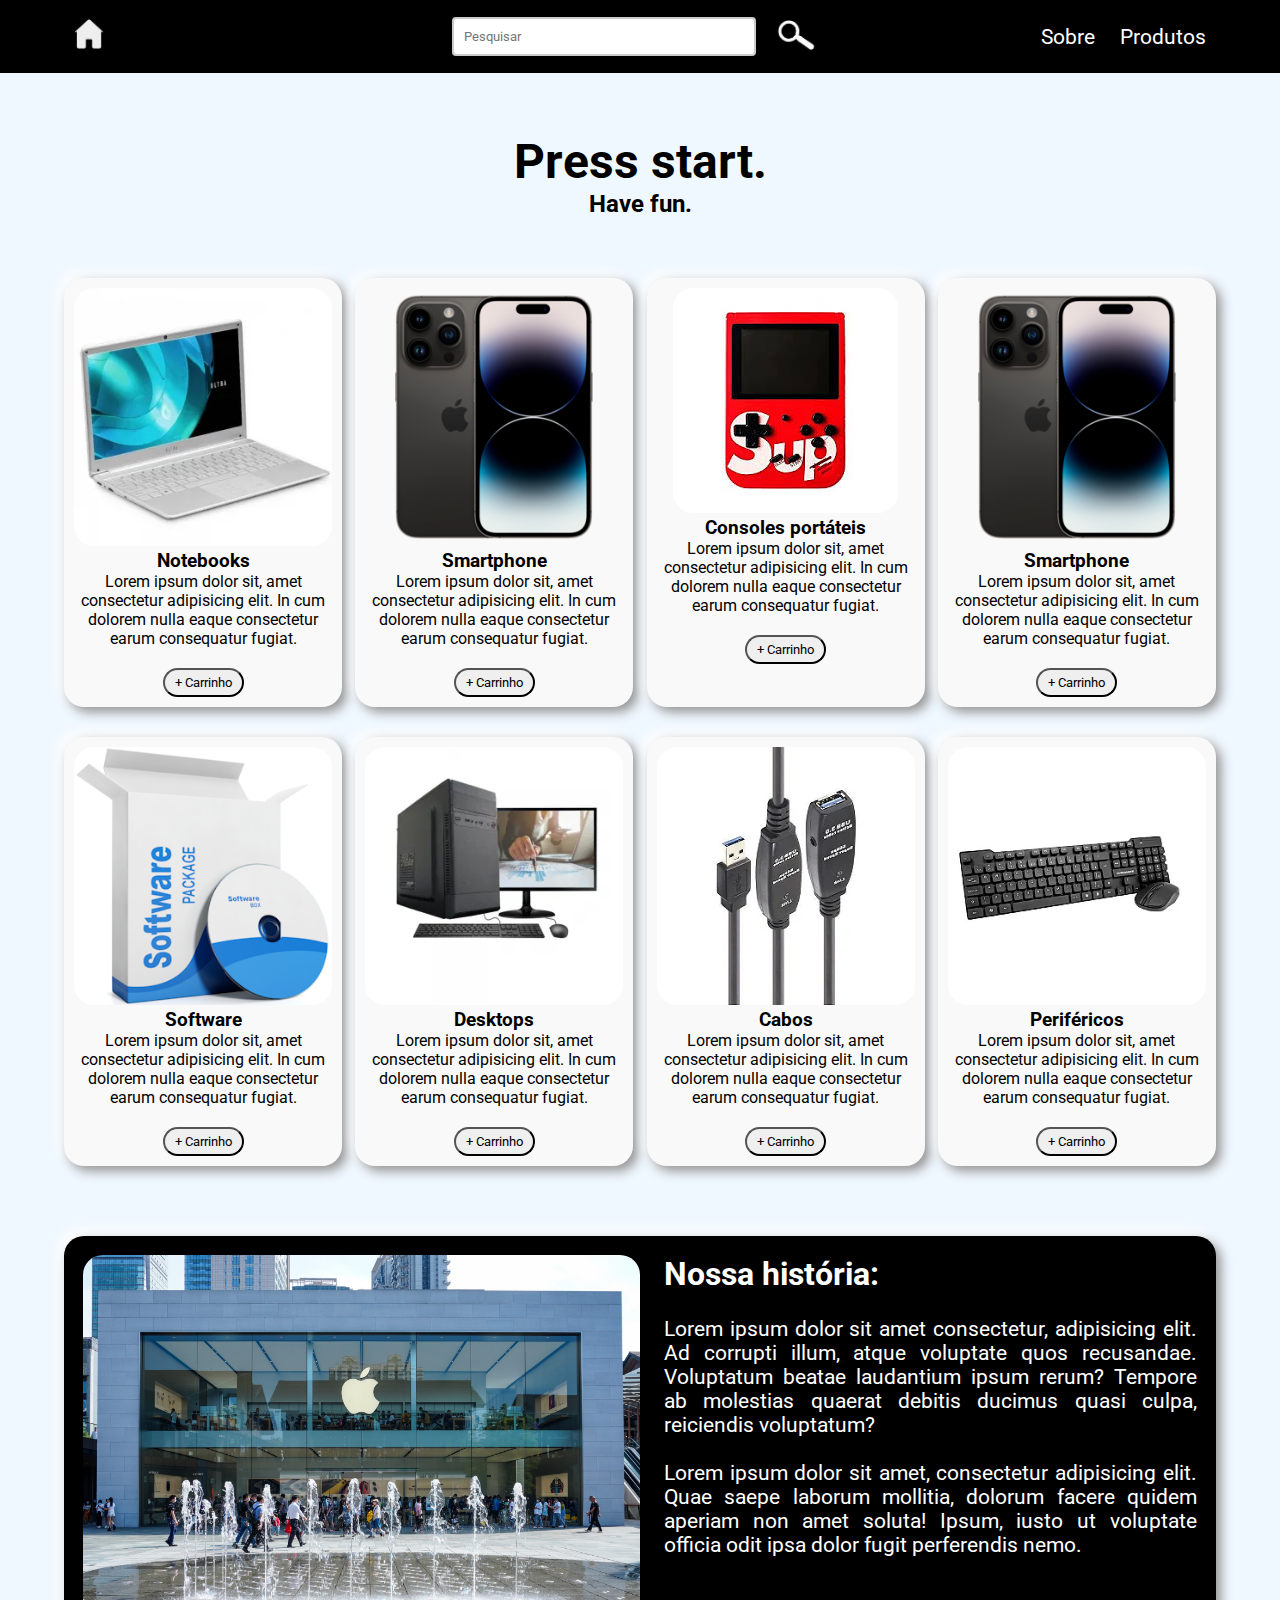
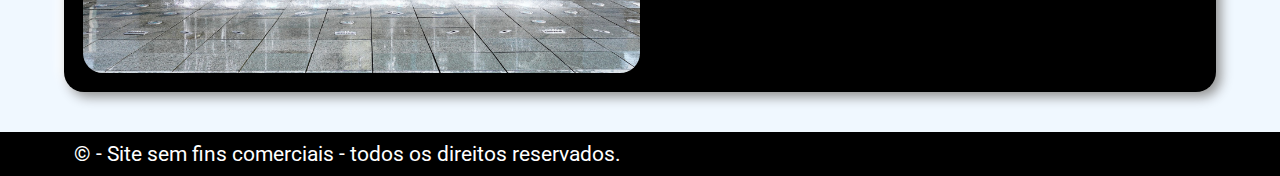
==== Projeto BS/index.html @ c48eeaa6 "Adicionando itens do exercício" ====
<!DOCTYPE html>
<html lang="pt-br">
<head>
    <meta charset="UTF-8">
    <meta name="viewport" content="width=device-width, initial-scale=1.0">
    <title>Loja Eletro</title>
    <link rel="stylesheet" href="main.css">
    <link rel="preconnect" href="https://fonts.googleapis.com">
    <link rel="preconnect" href="https://fonts.gstatic.com" crossorigin>
    <link href="https://fonts.googleapis.com/css2?family=Roboto&display=swap" rel="stylesheet">
</head>
<body>
    <header>
        <div class="header-container">
            <div>
                <a href="#">
                    <img src="image/logo-white.png" alt="Logo da loja">
                </a>
            </div>
            <div class="pesquisa">
                <input type="text" placeholder="Pesquisar">
                <button type="submit">
                    <img src="image/pesquisa.png" alt="Pesquisa">
                </button>
            </div>
            <div class="links">
                <img src="image/Menu-white.png" alt="Menu">
                <a href="#sobre" id="link-sobre">Sobre</a>
                <a href="#produtos">Produtos</a>
            </div>
        </div>
    </header>
    
    <div id="titulo">
        <h1>Press start.</h1>
        <h2>Have fun.</h2>
    </div>
    
    <section>
        <div class="produtos" id="produtos">
            <div class="card-produto">
                <ul>
                    <li>
                        <div>
                            <img src="image/notebook.jpg" alt="Notebooks">
                            <h3>Notebooks</h3>
                            <p>Lorem ipsum dolor sit, amet consectetur adipisicing elit. In cum dolorem nulla eaque consectetur earum consequatur fugiat.</p>
                        </div>
                        <div id="botoes">
                            <button type="button">+ Carrinho</button>
                        </div>
                    </li>
                    <li>
                        <div>
                            <img src="image/smartphone.jpg" alt="smartphone">
                            <h3>Smartphone</h3>
                            <p>Lorem ipsum dolor sit, amet consectetur adipisicing elit. In cum dolorem nulla eaque consectetur earum consequatur fugiat.</p>
                        </div>
                        <div id="botoes">
                            <button type="button">+ Carrinho</button>
                        </div>
                    </li>
                    <li>
                        <div>
                            <img src="image/game.jfif" alt="console portátil">
                            <h3>Consoles portáteis</h3>
                            <p>Lorem ipsum dolor sit, amet consectetur adipisicing elit. In cum dolorem nulla eaque consectetur earum consequatur fugiat.</p>
                        </div>
                        <div id="botoes">
                            <button type="button">+ Carrinho</button>
                        </div>
                    </li>
                    <li>
                        <div>
                            <img src="image/smartphone.jpg" alt="smartphone">
                            <h3>Smartphone  </h3>
                            <p>Lorem ipsum dolor sit, amet consectetur adipisicing elit. In cum dolorem nulla eaque consectetur earum consequatur fugiat.</p>
                        </div>
                        <div id="botoes">
                            <button type="button">+ Carrinho</button>
                        </div>
                    </li>
                    <li>
                        <div>
                            <img src="image/software.png" alt="Softwares">
                            <h3>Software</h3>
                            <p>Lorem ipsum dolor sit, amet consectetur adipisicing elit. In cum dolorem nulla eaque consectetur earum consequatur fugiat.</p>
                        </div>
                        <div id="botoes">
                            <button type="button">+ Carrinho</button>
                        </div>
                    </li>
                    <li>
                        <div>
                            <img src="image/pc.webp" alt="Desktops">
                            <h3>Desktops</h3>
                            <p>Lorem ipsum dolor sit, amet consectetur adipisicing elit. In cum dolorem nulla eaque consectetur earum consequatur fugiat.</p>
                        </div>
                        <div id="botoes">
                            <button type="button">+ Carrinho</button>
                        </div>
                    </li>
                    <li>
                        <div>
                            <img src="image/cabos.webp" alt="Cabos e acessórios">
                            <h3>Cabos</h3>
                            <p>Lorem ipsum dolor sit, amet consectetur adipisicing elit. In cum dolorem nulla eaque consectetur earum consequatur fugiat.</p>
                        </div>
                        <div id="botoes">
                            <button type="button">+ Carrinho</button>
                        </div>
                    </li>
                    <li>
                        <div>
                            <img src="image/perifericos.webp" alt="Periféricos">
                            <h3>Periféricos</h3>
                            <p>Lorem ipsum dolor sit, amet consectetur adipisicing elit. In cum dolorem nulla eaque consectetur earum consequatur fugiat.</p>
                        </div>
                        <div id="botoes">
                            <button type="button">+ Carrinho</button>
                        </div>
                    </li>
                </ul>
            </div>
        </div>
    </section>

    <section id="container-sobre">
        <div id="sobre">
            <img src="image/loja-fachada.jpeg" alt="Fachada da loja">
            <div>
                <h1>Nossa história:</h1>
                <p><br>Lorem ipsum dolor sit amet consectetur, adipisicing elit. Ad corrupti illum, atque voluptate quos recusandae. Voluptatum beatae laudantium ipsum rerum? Tempore ab molestias quaerat debitis ducimus quasi culpa, reiciendis voluptatum?</p>
                <p><br>Lorem ipsum dolor sit amet, consectetur adipisicing elit. Quae saepe laborum mollitia, dolorum facere quidem aperiam non amet soluta! Ipsum, iusto ut voluptate officia odit ipsa dolor fugit perferendis nemo.</p>
            </div>
        </div>
    </section>

    <footer>
        <div class="header-container">
            &copy; - Site sem fins comerciais - todos os direitos reservados.
        </div>
    </footer>
</body>
</html>
---- Projeto BS/main.css ----
* {
    margin: 0;
    padding: 0;
    box-sizing: border-box;
    font-family: 'Roboto', sans-serif;
}

body {
    background-color: aliceblue;
}

    header, footer {
    background-color: black;
    color: white;
}

.header-container {
    max-width: 90%;
    margin: 0 auto;
    padding: 10px;
    display: flex;
    justify-content: space-between;
    align-items: center;
    font-size: 1.3em;
}

.links {
    text-align: right;
}

.links img {
    display: none;
}

.header-container div {
    width: 33.3%;
}

.header-container img {
    height: 30px;
}

.pesquisa {
    display: flex;
    text-align: center;
    align-items: center;
    justify-content: space-between;
}

input {
    padding: 10px;
    width: 100%;
    border: 2px solid #ccc;
    border-radius: 4px;
    outline: none;
}

header button {
    padding: 10px;
    width: 20%;
    background-color: black;
    border: none;
    margin-left: 8px;
    cursor: pointer;
}

header button:hover {
    background-color: rgb(107, 106, 106);
}

.header-container div a {
    text-decoration: none;
    color: white;
}

#link-sobre {
    margin-right: 20px;
}

section {
    max-width: 90%;
    margin: 40px auto;
}

#titulo {
    text-align: center;
    margin: 60px 0;
    font-size: 1.5em;
    font-weight: bold;
}

#titulo h2 {
    font-size: 1em;
}

.card-produto {
    text-align: center;
}

.card-produto ul {
    max-width: 100%;
    list-style: none;
    display: flex;
    flex-wrap: wrap;
    justify-content: space-between;
}

.card-produto li {
    width: calc(25% - 10px);
    margin-bottom: 30px;
    background-color: #faf9f9;
    border-radius: 20px;
    box-shadow:  5px 5px 12px #929292, -5px -5px 12px #ffffff;
}

.card-produto img {
    height: auto;
    max-width: 100%;
    border-radius: 20px;
}

.card-produto div {
    padding: 10px;
}

#botoes {
    text-align: center;
}

button {
    padding: 5px 10px;
    border-radius: 20px;
    cursor: pointer;
}
    
#container-sobre {
    background-color: black;
    padding: 1.5%;
    color: white;
    border-radius: 20px;
    box-shadow:  5px 5px 12px #929292,-5px -5px 12px #ffffff;
}

#sobre {
    display: flex;
}

#sobre img {
    max-width: 50%;
    margin-right: 24px;
    border-radius: 20px;
}

#sobre p {  
    font-size: 1.3em;
    text-align: justify;
}

@media screen and (max-width: 640px)  {
    .header-container {
        max-width: 90%;
    }

    section {
        max-width: 90%;
    }

    .card-produto {
        text-align: center;
    }

    .card-produto ul {
        display: block;
        justify-content: center;
        width: 100%;
    }

    .card-produto li {
        width: 100%;
    }

    .card-produto p {
        margin-top: 10px;
        text-align: justify;
    }

    #sobre {
        display: block;
    }

    #sobre img {
        max-width: 100%;
        margin: none;
        border-radius: 20px;
    }

    .header-container button {
        display: none;
    }

    .links a {
        display: block;
    }

}

@media screen and (min-width:641px) and (max-width:870px)  {

    .header-container {
        max-width: 90%;
    }

    section {
        max-width: 90%;
    }

    .card-produto {
        text-align: center;
    }

    .card-produto li {
        width: calc(50% - 10px);
    }

    .card-produto p {
        margin-top: 10px;
        text-align: justify;
    }

    #sobre {
        display: block;
    }

    #sobre img {
        max-width: 100%;
        margin-bottom: 20px;
    }

    .header-container button {
        display: none;
    }

    .links a {
        display: block;
    }

}
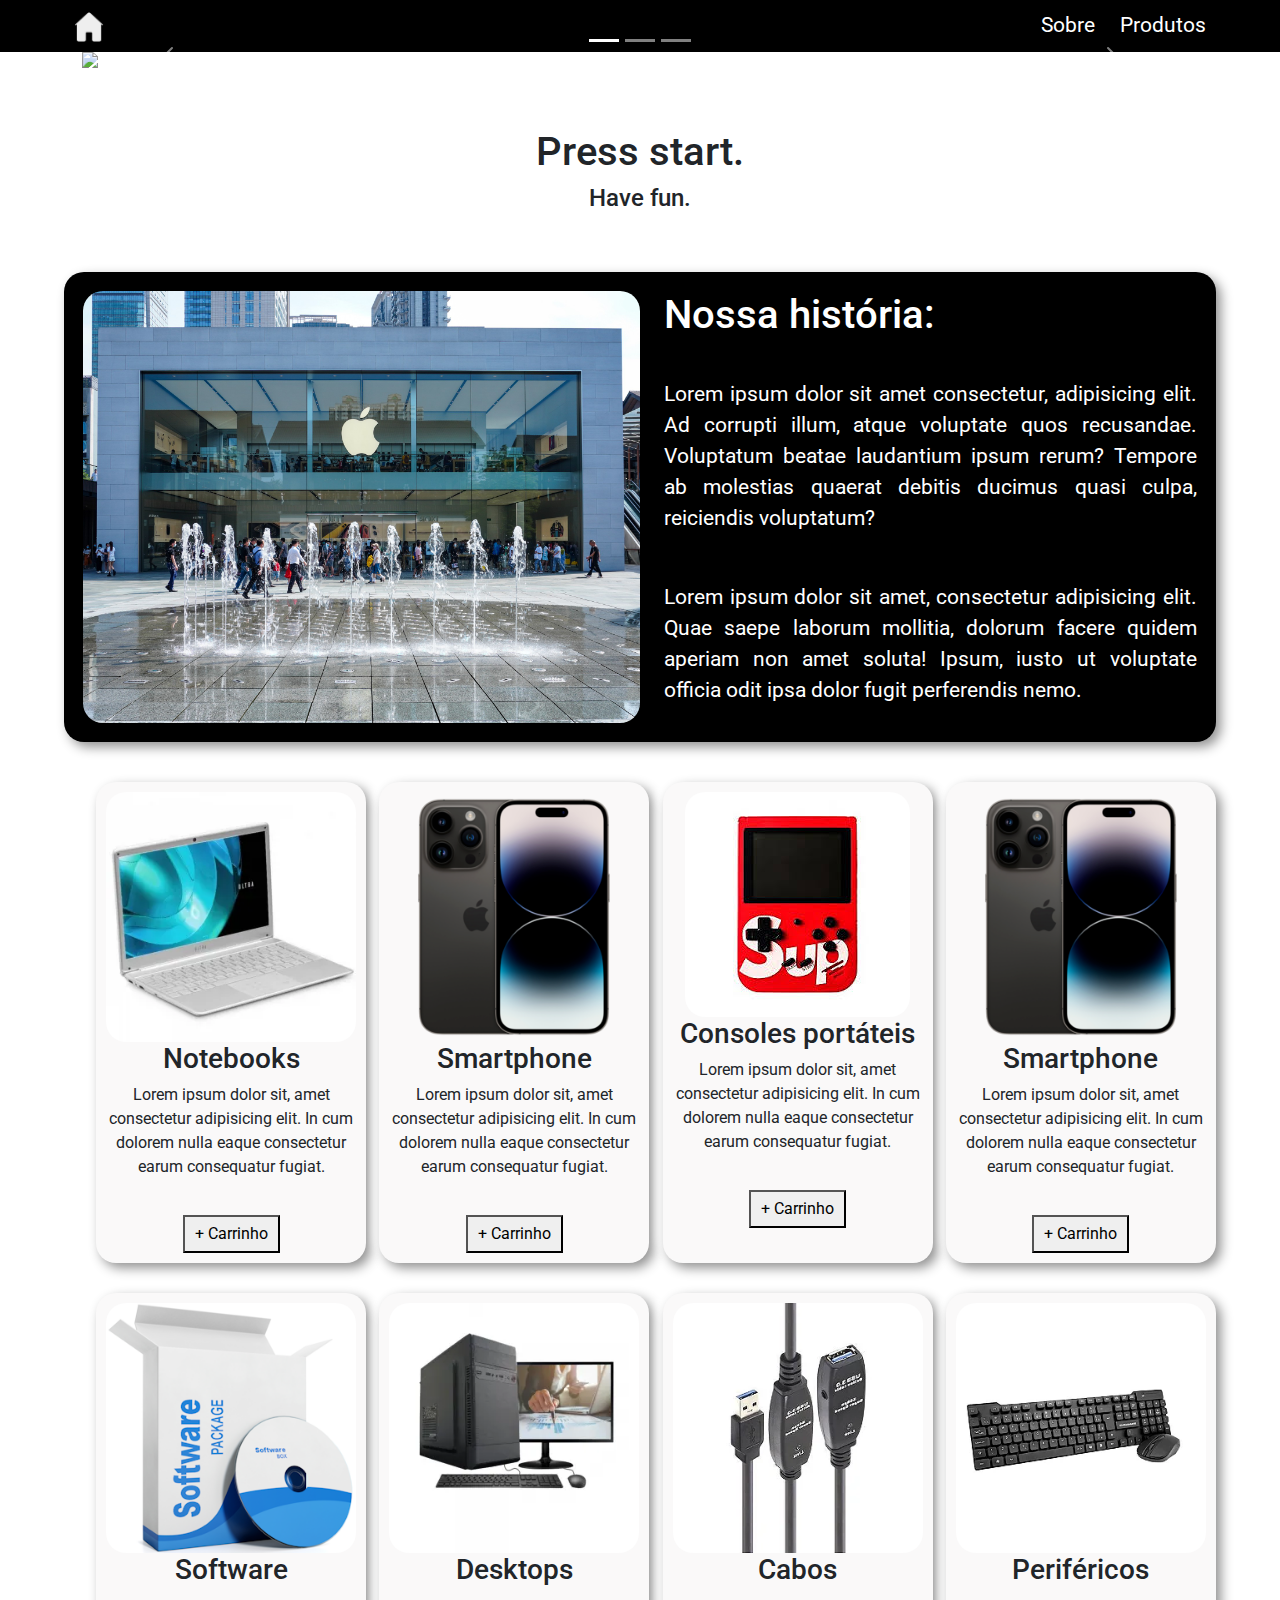
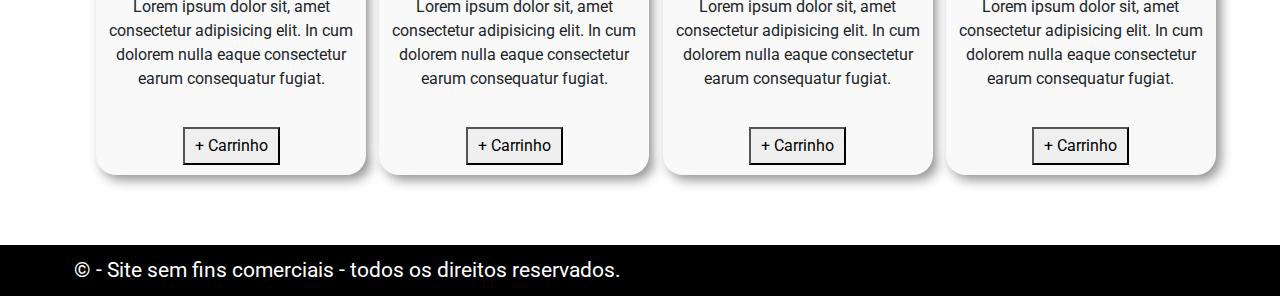
==== commit 56d00296: "adicionando pasta do site pessoal" ====
--- a/Projeto BS/index.html
+++ b/Projeto BS/index.html
@@ -8,6 +8,7 @@
     <link rel="preconnect" href="https://fonts.googleapis.com">
     <link rel="preconnect" href="https://fonts.gstatic.com" crossorigin>
     <link href="https://fonts.googleapis.com/css2?family=Roboto&display=swap" rel="stylesheet">
+    <link rel="stylesheet" href="lib/bootstrap.min.css">
 </head>
 <body>
     <header>
@@ -17,12 +18,6 @@
                     <img src="image/logo-white.png" alt="Logo da loja">
                 </a>
             </div>
-            <div class="pesquisa">
-                <input type="text" placeholder="Pesquisar">
-                <button type="submit">
-                    <img src="image/pesquisa.png" alt="Pesquisa">
-                </button>
-            </div>
             <div class="links">
                 <img src="image/Menu-white.png" alt="Menu">
                 <a href="#sobre" id="link-sobre">Sobre</a>
@@ -30,12 +25,65 @@
             </div>
         </div>
     </header>
+
+    <div class="container">
+        <div id="carousel-exemplo" class="carousel carousel-fade slide" data-bs-ride="carousel">
+            <div class="carousel-inner">
+                <div data-bs-interval="3000" class="carousel-item active">
+                    <img class="d-block w-100" src="https://cdn.pixabay.com/photo/2018/06/22/08/24/emotions-3490223_1280.jpg">
+                    <div class="carousel-caption">
+                        <h2>
+                            Pescaria clandestina
+                        </h2>
+                    </div>
+                </div>
+                <div data-bs-interval="3000" class="carousel-item">
+                    <img class="d-block w-100" src="https://cdn.pixabay.com/photo/2017/06/06/23/57/birds-2378923_1280.jpg">
+                    <div class="carousel-caption">
+                        <h2>
+                            Pomba da paz
+                        </h2>
+                    </div>
+                </div>
+                <div data-bs-interval="3000" class="carousel-item">
+                    <img class="d-block w-100" src="https://cdn.pixabay.com/photo/2024/04/18/19/14/monkey-8704855_1280.jpg">
+                    <div class="carousel-caption">
+                        <h2>
+                            Mico leão cinza
+                        </h2>
+                    </div>
+                </div>
+            </div>
+            <button data-bs-target="#carousel-exemplo" data-bs-slide="prev" class="carousel-control-prev" type="button">
+                <span class="carousel-control-prev-icon"></span>
+            </button>
+            <button data-bs-target="#carousel-exemplo" data-bs-slide="next" class="carousel-control-next" type="button">
+                <span class="carousel-control-next-icon"></span>
+            </button>
+            <div class="carousel-indicators">
+                <button data-bs-target="#carousel-exemplo" data-bs-slide-to="0" class="active" type="button"></button>
+                <button data-bs-target="#carousel-exemplo" data-bs-slide-to="1" type="button"></button>
+                <button data-bs-target="#carousel-exemplo" data-bs-slide-to="2" type="button"></button>
+            </div>
+        </div>
+    </div>
     
     <div id="titulo">
         <h1>Press start.</h1>
         <h2>Have fun.</h2>
     </div>
     
+    <section id="container-sobre">
+        <div id="sobre">
+            <img src="image/loja-fachada.jpeg" alt="Fachada da loja">
+            <div>
+                <h1>Nossa história:</h1>
+                <p><br>Lorem ipsum dolor sit amet consectetur, adipisicing elit. Ad corrupti illum, atque voluptate quos recusandae. Voluptatum beatae laudantium ipsum rerum? Tempore ab molestias quaerat debitis ducimus quasi culpa, reiciendis voluptatum?</p>
+                <p><br>Lorem ipsum dolor sit amet, consectetur adipisicing elit. Quae saepe laborum mollitia, dolorum facere quidem aperiam non amet soluta! Ipsum, iusto ut voluptate officia odit ipsa dolor fugit perferendis nemo.</p>
+            </div>
+        </div>
+    </section>
+
     <section>
         <div class="produtos" id="produtos">
             <div class="card-produto">
@@ -125,21 +173,14 @@
         </div>
     </section>
 
-    <section id="container-sobre">
-        <div id="sobre">
-            <img src="image/loja-fachada.jpeg" alt="Fachada da loja">
-            <div>
-                <h1>Nossa história:</h1>
-                <p><br>Lorem ipsum dolor sit amet consectetur, adipisicing elit. Ad corrupti illum, atque voluptate quos recusandae. Voluptatum beatae laudantium ipsum rerum? Tempore ab molestias quaerat debitis ducimus quasi culpa, reiciendis voluptatum?</p>
-                <p><br>Lorem ipsum dolor sit amet, consectetur adipisicing elit. Quae saepe laborum mollitia, dolorum facere quidem aperiam non amet soluta! Ipsum, iusto ut voluptate officia odit ipsa dolor fugit perferendis nemo.</p>
-            </div>
-        </div>
-    </section>
 
     <footer>
         <div class="header-container">
             &copy; - Site sem fins comerciais - todos os direitos reservados.
         </div>
     </footer>
+
+
+    <script src="lib/bootstrap.bundle.min.js"></script>
 </body>
 </html>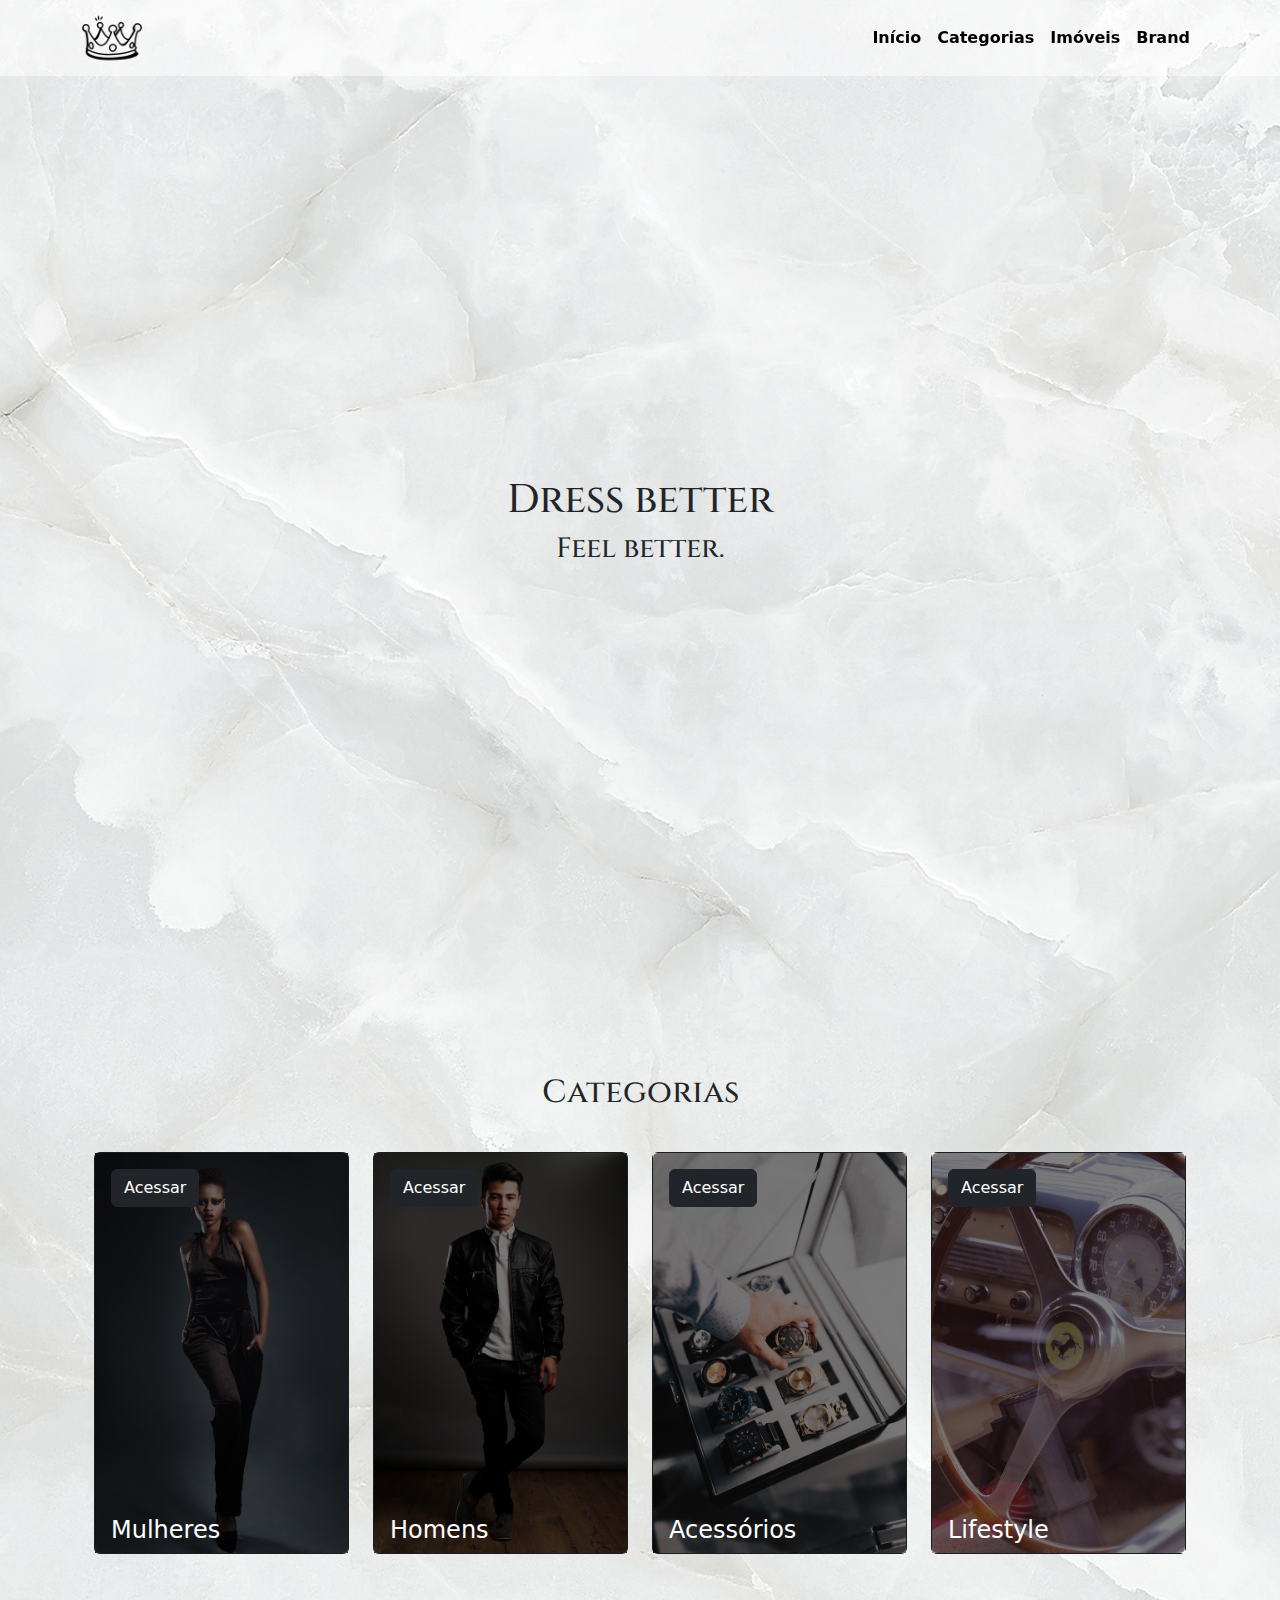
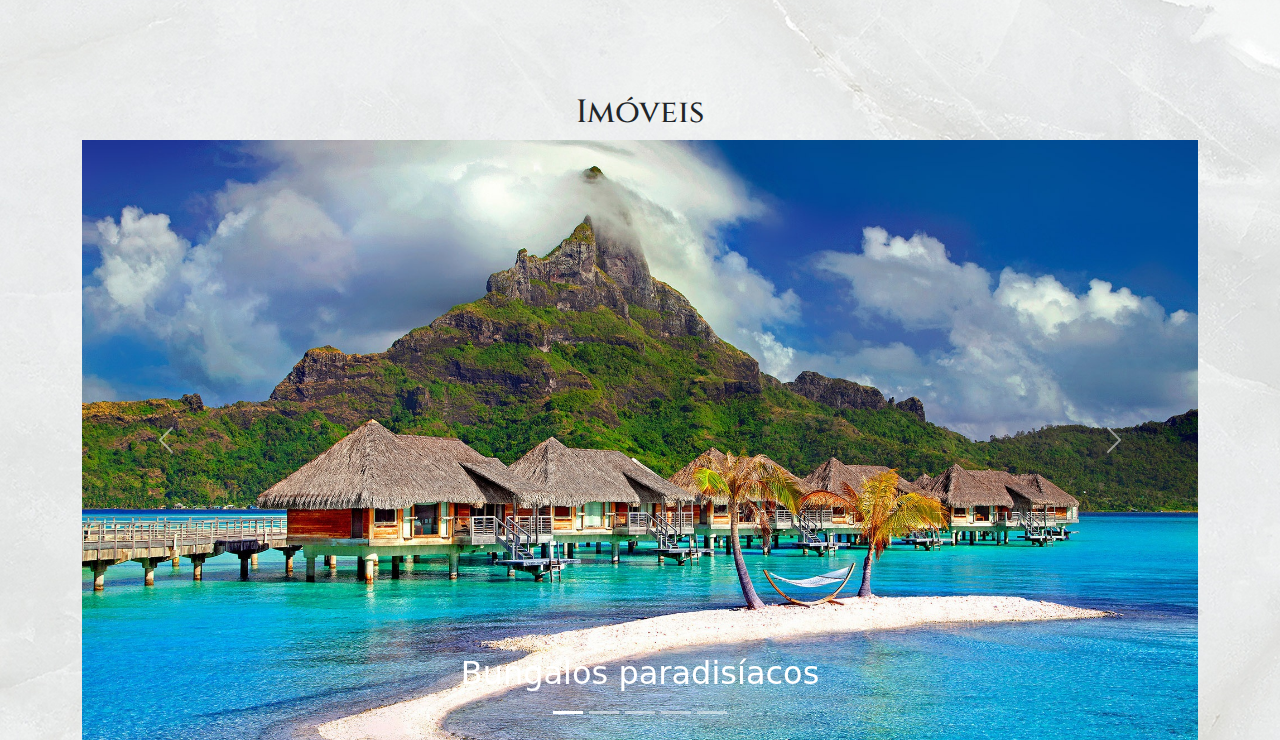
==== commit c9eede7e: "ajustes do projeto e mudança de diretriz" ====
--- a/Projeto BS/index.html
+++ b/Projeto BS/index.html
@@ -1,185 +1,165 @@
 <!DOCTYPE html>
-<html lang="pt-br">
+<html lang="pt-BR">
 <head>
     <meta charset="UTF-8">
+    <meta http-equiv="X-UA-Compatible" content="ie=edge">
     <meta name="viewport" content="width=device-width, initial-scale=1.0">
-    <title>Loja Eletro</title>
+    <link rel="stylesheet" href="lib/bootstrap.min.css">
     <link rel="stylesheet" href="main.css">
     <link rel="preconnect" href="https://fonts.googleapis.com">
     <link rel="preconnect" href="https://fonts.gstatic.com" crossorigin>
-    <link href="https://fonts.googleapis.com/css2?family=Roboto&display=swap" rel="stylesheet">
-    <link rel="stylesheet" href="lib/bootstrap.min.css">
+    <link href="https://fonts.googleapis.com/css2?family=Cinzel:wght@400..900&family=Luxurious+Roman&display=swap" rel="stylesheet">
+    <title>Luxo - Style</title>
 </head>
+
+
 <body>
     <header>
-        <div class="header-container">
-            <div>
-                <a href="#">
-                    <img src="image/logo-white.png" alt="Logo da loja">
-                </a>
-            </div>
-            <div class="links">
-                <img src="image/Menu-white.png" alt="Menu">
-                <a href="#sobre" id="link-sobre">Sobre</a>
-                <a href="#produtos">Produtos</a>
+        <div class="navbar navbar-expand-lg">    
+            <div class="container">
+                <img src="image/coroa.png" alt="Icone Coroa">
+                <button type="button" class="navbar-toggler" data-bs-toggle="collapse" data-bs-target="#menu">
+                    <img src="image/diamante.png" alt="Menu">
+                </button>
+                <nav class="collapse navbar-collapse justify-content-end" id="menu">
+                    <ul class="nav navbar-nav">
+                        <li class="nav-item ">
+                            <a href="#titulo" class="nav-link">
+                                Início
+                            </a>
+                        </li>
+                        <li class="nav-item">
+                            <a href="#categorias" class="nav-link">
+                                Categorias
+                            </a>
+                        </li>
+                        <li class="nav-item">
+                            <a href="#imoveis" class="nav-link">
+                                Imóveis
+                            </a>
+                        </li>
+                        <li class="nav-item">
+                            <a href="#brand" class="nav-link">
+                                Brand
+                            </a>
+                        </li>
+                    </ul>
+                </nav>
             </div>
         </div>
     </header>
 
+    <div class="container" id="pagina-inicial">
+        <div id="titulo">
+            <h1>Dress better</h1>
+            <h3>Feel better.</h2>
+        </div>
+
+        <div id="categorias">
+            <h2>Categorias</h1>
+        </div>
+        <div class="row">
+            <div class="col-3">
+                <div class="card text-bg-dark">
+                    <img src="image/woman-luxury.jpg" id="card-img"/>
+                    <div class="card-img-overlay">
+                        <h4 class="card-title">Mulheres</h4>
+                        <a href="#" class="btn btn-dark">Acessar</a>
+                    </div>
+                </div>
+            </div>
+            <div class="col-3">
+                <div class="card text-bg-dark">
+                    <img src="image/man-luxury.jpg" id="card-img">
+                    <div class="card-img-overlay">
+                        <h4 class="card-title">Homens</h4>
+                        <a href="#" class="btn btn-dark">Acessar</a>
+                    </div>
+                </div>
+            </div>
+            <div class="col-3">
+                <div class="card text-bg-dark">
+                    <img src="image/acessories.jpg" id="card-img"/>
+                    <div class="card-img-overlay">
+                        <h4 class="card-title">Acessórios</h4>
+                        <a href="#" class="btn btn-dark">Acessar</a>
+                    </div>
+                </div>
+            </div>
+            <div class="col-3">
+                <div class="card text-bg-dark">
+                    <img src="image/lifestyle.jpg" id="card-img"/>
+                    <div class="card-img-overlay">
+                        <h4 class="card-title">Lifestyle</h4>
+                        <a href="#" class="btn btn-dark">Acessar</a>
+                    </div>
+                </div>
+            </div>
+        </div>
+    </div>
+
     <div class="container">
-        <div id="carousel-exemplo" class="carousel carousel-fade slide" data-bs-ride="carousel">
+        <div id="imoveis">
+            <h2>Imóveis</h1>
+        </div>
+        <div id="carousel-inicio" class="carousel slide" data-bs-ride="carousel">
             <div class="carousel-inner">
                 <div data-bs-interval="3000" class="carousel-item active">
-                    <img class="d-block w-100" src="https://cdn.pixabay.com/photo/2018/06/22/08/24/emotions-3490223_1280.jpg">
+                    <img class="d-block w-100" src="image/travel-bora-bora.jpg">
                     <div class="carousel-caption">
                         <h2>
-                            Pescaria clandestina
+                            Bungalos paradisíacos
                         </h2>
                     </div>
                 </div>
                 <div data-bs-interval="3000" class="carousel-item">
-                    <img class="d-block w-100" src="https://cdn.pixabay.com/photo/2017/06/06/23/57/birds-2378923_1280.jpg">
+                    <img class="d-block w-100" src="image/travel-grece.jpg">
                     <div class="carousel-caption">
                         <h2>
-                            Pomba da paz
+                            Montanhas da Grécia
                         </h2>
                     </div>
                 </div>
                 <div data-bs-interval="3000" class="carousel-item">
-                    <img class="d-block w-100" src="https://cdn.pixabay.com/photo/2024/04/18/19/14/monkey-8704855_1280.jpg">
+                    <img class="d-block w-100" src="image/mobília.jpg">
                     <div class="carousel-caption">
                         <h2>
-                            Mico leão cinza
+                            Vintage
+                        </h2>
+                    </div>
+                </div>
+                <div data-bs-interval="3000" class="carousel-item">
+                    <img class="d-block w-100" src="image/luxury-home.jpg">
+                    <div class="carousel-caption">
+                        <h2>
+                            Casas luxuosas
+                        </h2>
+                    </div>
+                </div>
+                <div data-bs-interval="3000" class="carousel-item">
+                    <img class="d-block w-100" src="image/palace.jpg">
+                    <div class="carousel-caption">
+                        <h2>
+                            Espaços incríveis
                         </h2>
                     </div>
                 </div>
             </div>
-            <button data-bs-target="#carousel-exemplo" data-bs-slide="prev" class="carousel-control-prev" type="button">
+            <button data-bs-target="#carousel-inicio" data-bs-slide="prev" class="carousel-control-prev" type="button">
                 <span class="carousel-control-prev-icon"></span>
             </button>
-            <button data-bs-target="#carousel-exemplo" data-bs-slide="next" class="carousel-control-next" type="button">
+            <button data-bs-target="#carousel-inicio" data-bs-slide="next" class="carousel-control-next" type="button">
                 <span class="carousel-control-next-icon"></span>
             </button>
             <div class="carousel-indicators">
-                <button data-bs-target="#carousel-exemplo" data-bs-slide-to="0" class="active" type="button"></button>
-                <button data-bs-target="#carousel-exemplo" data-bs-slide-to="1" type="button"></button>
-                <button data-bs-target="#carousel-exemplo" data-bs-slide-to="2" type="button"></button>
+                <button data-bs-target="#carousel-inicio" data-bs-slide-to="0" class="active" type="button"></button>
+                <button data-bs-target="#carousel-inicio" data-bs-slide-to="1" type="button"></button>
+                <button data-bs-target="#carousel-inicio" data-bs-slide-to="2" type="button"></button>
+                <button data-bs-target="#carousel-inicio" data-bs-slide-to="3" type="button"></button>
+                <button data-bs-target="#carousel-inicio" data-bs-slide-to="4" type="button"></button>
             </div>
         </div>
     </div>
-    
-    <div id="titulo">
-        <h1>Press start.</h1>
-        <h2>Have fun.</h2>
-    </div>
-    
-    <section id="container-sobre">
-        <div id="sobre">
-            <img src="image/loja-fachada.jpeg" alt="Fachada da loja">
-            <div>
-                <h1>Nossa história:</h1>
-                <p><br>Lorem ipsum dolor sit amet consectetur, adipisicing elit. Ad corrupti illum, atque voluptate quos recusandae. Voluptatum beatae laudantium ipsum rerum? Tempore ab molestias quaerat debitis ducimus quasi culpa, reiciendis voluptatum?</p>
-                <p><br>Lorem ipsum dolor sit amet, consectetur adipisicing elit. Quae saepe laborum mollitia, dolorum facere quidem aperiam non amet soluta! Ipsum, iusto ut voluptate officia odit ipsa dolor fugit perferendis nemo.</p>
-            </div>
-        </div>
-    </section>
-
-    <section>
-        <div class="produtos" id="produtos">
-            <div class="card-produto">
-                <ul>
-                    <li>
-                        <div>
-                            <img src="image/notebook.jpg" alt="Notebooks">
-                            <h3>Notebooks</h3>
-                            <p>Lorem ipsum dolor sit, amet consectetur adipisicing elit. In cum dolorem nulla eaque consectetur earum consequatur fugiat.</p>
-                        </div>
-                        <div id="botoes">
-                            <button type="button">+ Carrinho</button>
-                        </div>
-                    </li>
-                    <li>
-                        <div>
-                            <img src="image/smartphone.jpg" alt="smartphone">
-                            <h3>Smartphone</h3>
-                            <p>Lorem ipsum dolor sit, amet consectetur adipisicing elit. In cum dolorem nulla eaque consectetur earum consequatur fugiat.</p>
-                        </div>
-                        <div id="botoes">
-                            <button type="button">+ Carrinho</button>
-                        </div>
-                    </li>
-                    <li>
-                        <div>
-                            <img src="image/game.jfif" alt="console portátil">
-                            <h3>Consoles portáteis</h3>
-                            <p>Lorem ipsum dolor sit, amet consectetur adipisicing elit. In cum dolorem nulla eaque consectetur earum consequatur fugiat.</p>
-                        </div>
-                        <div id="botoes">
-                            <button type="button">+ Carrinho</button>
-                        </div>
-                    </li>
-                    <li>
-                        <div>
-                            <img src="image/smartphone.jpg" alt="smartphone">
-                            <h3>Smartphone  </h3>
-                            <p>Lorem ipsum dolor sit, amet consectetur adipisicing elit. In cum dolorem nulla eaque consectetur earum consequatur fugiat.</p>
-                        </div>
-                        <div id="botoes">
-                            <button type="button">+ Carrinho</button>
-                        </div>
-                    </li>
-                    <li>
-                        <div>
-                            <img src="image/software.png" alt="Softwares">
-                            <h3>Software</h3>
-                            <p>Lorem ipsum dolor sit, amet consectetur adipisicing elit. In cum dolorem nulla eaque consectetur earum consequatur fugiat.</p>
-                        </div>
-                        <div id="botoes">
-                            <button type="button">+ Carrinho</button>
-                        </div>
-                    </li>
-                    <li>
-                        <div>
-                            <img src="image/pc.webp" alt="Desktops">
-                            <h3>Desktops</h3>
-                            <p>Lorem ipsum dolor sit, amet consectetur adipisicing elit. In cum dolorem nulla eaque consectetur earum consequatur fugiat.</p>
-                        </div>
-                        <div id="botoes">
-                            <button type="button">+ Carrinho</button>
-                        </div>
-                    </li>
-                    <li>
-                        <div>
-                            <img src="image/cabos.webp" alt="Cabos e acessórios">
-                            <h3>Cabos</h3>
-                            <p>Lorem ipsum dolor sit, amet consectetur adipisicing elit. In cum dolorem nulla eaque consectetur earum consequatur fugiat.</p>
-                        </div>
-                        <div id="botoes">
-                            <button type="button">+ Carrinho</button>
-                        </div>
-                    </li>
-                    <li>
-                        <div>
-                            <img src="image/perifericos.webp" alt="Periféricos">
-                            <h3>Periféricos</h3>
-                            <p>Lorem ipsum dolor sit, amet consectetur adipisicing elit. In cum dolorem nulla eaque consectetur earum consequatur fugiat.</p>
-                        </div>
-                        <div id="botoes">
-                            <button type="button">+ Carrinho</button>
-                        </div>
-                    </li>
-                </ul>
-            </div>
-        </div>
-    </section>
-
-
-    <footer>
-        <div class="header-container">
-            &copy; - Site sem fins comerciais - todos os direitos reservados.
-        </div>
-    </footer>
-
 
     <script src="lib/bootstrap.bundle.min.js"></script>
 </body>
--- a/Projeto BS/main.css
+++ b/Projeto BS/main.css
@@ -2,246 +2,91 @@
     margin: 0;
     padding: 0;
     box-sizing: border-box;
-    font-family: 'Roboto', sans-serif;
 }
 
 body {
-    background-color: aliceblue;
+    background-image: url(image/marble-white.jpg);
+    background-size: cover;
+    height: auto;
+    width: 100%;
 }
 
-    header, footer {
-    background-color: black;
-    color: white;
+header {
+    background-color: rgba(255, 255, 255, 0.50);
+    position: sticky;
+    top: 0;
+    left: 0;
+    z-index: 1000;
 }
 
-.header-container {
-    max-width: 90%;
-    margin: 0 auto;
-    padding: 10px;
-    display: flex;
-    justify-content: space-between;
-    align-items: center;
-    font-size: 1.3em;
+header img {
+    height: 60px;
 }
 
-.links {
-    text-align: right;
+header button img {
+    height: 40px;
 }
 
-.links img {
-    display: none;
+header h1 {
+    color: black;
 }
 
-.header-container div {
-    width: 33.3%;
+.nav-link {
+    font-weight: bold;
+    color: black;
 }
 
-.header-container img {
-    height: 30px;
-}
-
-.pesquisa {
-    display: flex;
-    text-align: center;
-    align-items: center;
-    justify-content: space-between;
-}
-
-input {
-    padding: 10px;
-    width: 100%;
-    border: 2px solid #ccc;
-    border-radius: 4px;
-    outline: none;
-}
-
-header button {
-    padding: 10px;
-    width: 20%;
-    background-color: black;
-    border: none;
-    margin-left: 8px;
-    cursor: pointer;
-}
-
-header button:hover {
-    background-color: rgb(107, 106, 106);
-}
-
-.header-container div a {
-    text-decoration: none;
-    color: white;
-}
-
-#link-sobre {
-    margin-right: 20px;
-}
-
-section {
-    max-width: 90%;
-    margin: 40px auto;
-}
 
 #titulo {
     text-align: center;
-    margin: 60px 0;
-    font-size: 1.5em;
-    font-weight: bold;
+    padding: 400px 0;
+    justify-content: center;
+    align-items: center;
+    font-family: "Cinzel", serif;
+    font-optical-sizing: auto;
+    font-weight: 800;
+    font-style: normal;
 }
 
-#titulo h2 {
-    font-size: 1em;
+#categorias, #imoveis {
+    text-align: center;
+    align-items: center;
+    padding-top: 100px;
+    font-family: "Cinzel", serif;
+    font-optical-sizing: auto;
+    font-weight: 800;
+    font-style: normal;
 }
 
-.card-produto {
-    text-align: center;
+.row {
+    margin: 40px 0;
 }
 
-.card-produto ul {
-    max-width: 100%;
-    list-style: none;
-    display: flex;
-    flex-wrap: wrap;
-    justify-content: space-between;
+.card-img-overlay {
+    background-color: rgba(0, 0, 0, 0.5);
 }
 
-.card-produto li {
-    width: calc(25% - 10px);
-    margin-bottom: 30px;
-    background-color: #faf9f9;
-    border-radius: 20px;
-    box-shadow:  5px 5px 12px #929292, -5px -5px 12px #ffffff;
+#card-img {
+    height: 400px;
+    object-fit: cover;
 }
 
-.card-produto img {
-    height: auto;
-    max-width: 100%;
-    border-radius: 20px;
+.card-title{
+    position: absolute;
+    bottom: 0;
+    width: 100%;
+    border-top: none;
 }
 
-.card-produto div {
-    padding: 10px;
+.card-footer {
+    text-align: center;
+    position: absolute;
+    bottom: 0;
+    width: 100%;
+    border-top: none;
 }
 
-#botoes {
-    text-align: center;
+.carousel-item img {
+    height: 600px;
+    object-fit: cover
 }
-
-button {
-    padding: 5px 10px;
-    border-radius: 20px;
-    cursor: pointer;
-}
-    
-#container-sobre {
-    background-color: black;
-    padding: 1.5%;
-    color: white;
-    border-radius: 20px;
-    box-shadow:  5px 5px 12px #929292,-5px -5px 12px #ffffff;
-}
-
-#sobre {
-    display: flex;
-}
-
-#sobre img {
-    max-width: 50%;
-    margin-right: 24px;
-    border-radius: 20px;
-}
-
-#sobre p {  
-    font-size: 1.3em;
-    text-align: justify;
-}
-
-@media screen and (max-width: 640px)  {
-    .header-container {
-        max-width: 90%;
-    }
-
-    section {
-        max-width: 90%;
-    }
-
-    .card-produto {
-        text-align: center;
-    }
-
-    .card-produto ul {
-        display: block;
-        justify-content: center;
-        width: 100%;
-    }
-
-    .card-produto li {
-        width: 100%;
-    }
-
-    .card-produto p {
-        margin-top: 10px;
-        text-align: justify;
-    }
-
-    #sobre {
-        display: block;
-    }
-
-    #sobre img {
-        max-width: 100%;
-        margin: none;
-        border-radius: 20px;
-    }
-
-    .header-container button {
-        display: none;
-    }
-
-    .links a {
-        display: block;
-    }
-
-}
-
-@media screen and (min-width:641px) and (max-width:870px)  {
-
-    .header-container {
-        max-width: 90%;
-    }
-
-    section {
-        max-width: 90%;
-    }
-
-    .card-produto {
-        text-align: center;
-    }
-
-    .card-produto li {
-        width: calc(50% - 10px);
-    }
-
-    .card-produto p {
-        margin-top: 10px;
-        text-align: justify;
-    }
-
-    #sobre {
-        display: block;
-    }
-
-    #sobre img {
-        max-width: 100%;
-        margin-bottom: 20px;
-    }
-
-    .header-container button {
-        display: none;
-    }
-
-    .links a {
-        display: block;
-    }
-
-}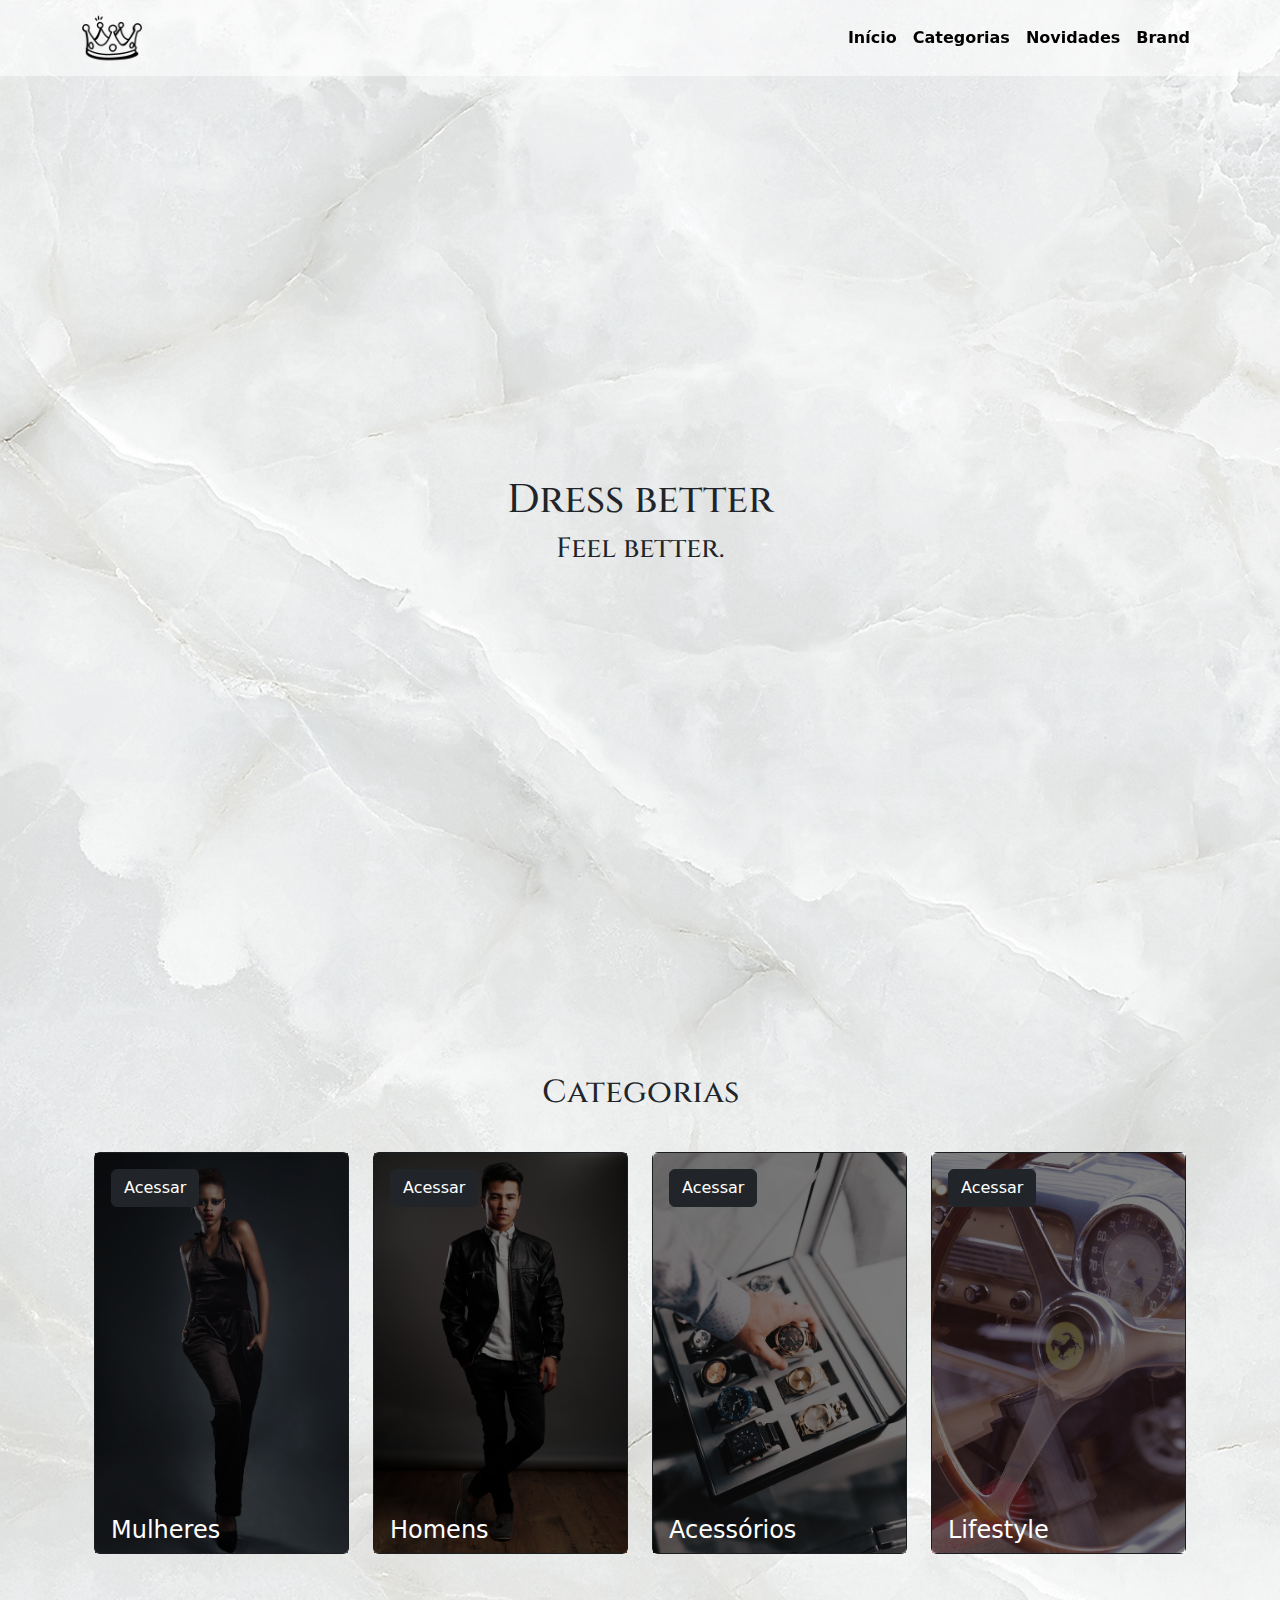
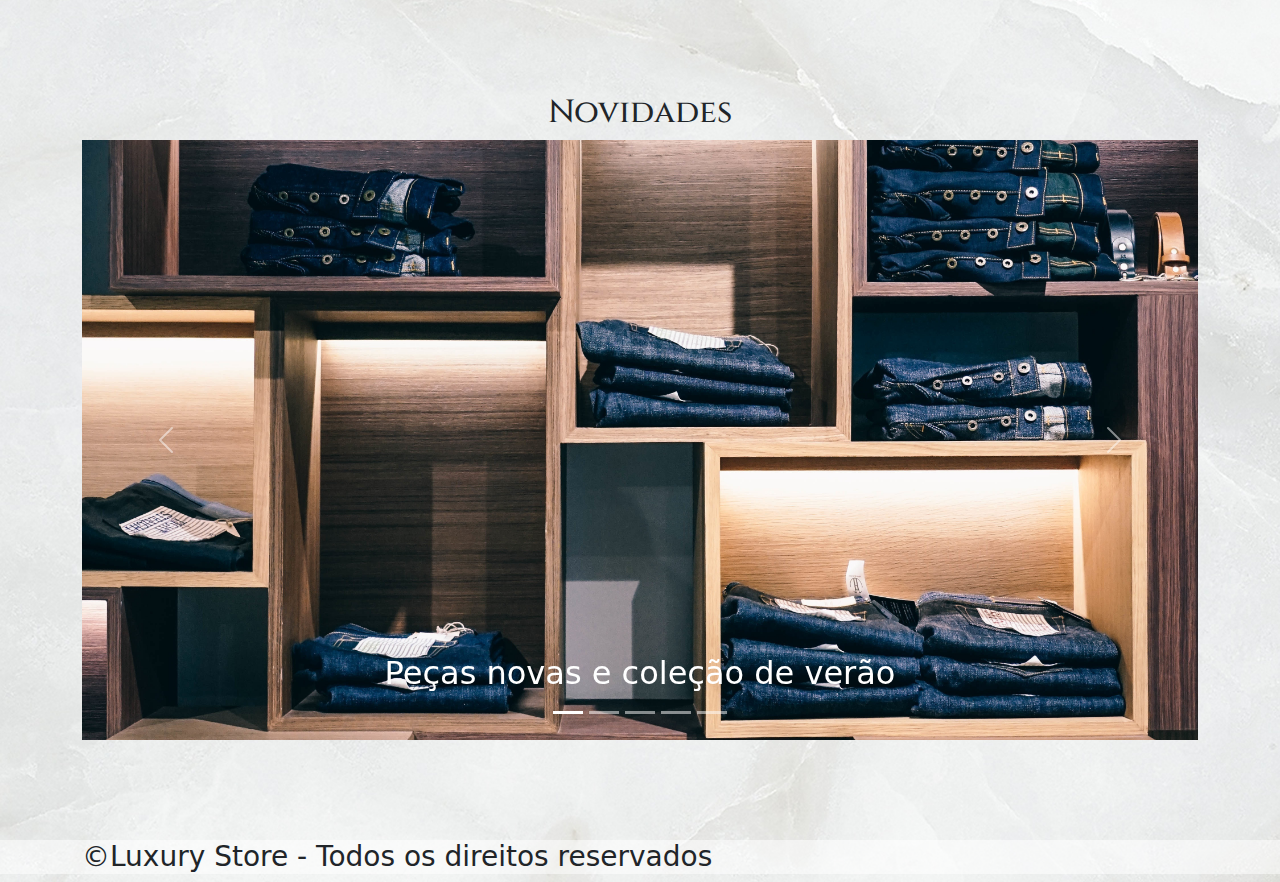
==== commit a3582d2f: "Atualização do foco da página" ====
--- a/Projeto BS/index.html
+++ b/Projeto BS/index.html
@@ -34,8 +34,8 @@
                             </a>
                         </li>
                         <li class="nav-item">
-                            <a href="#imoveis" class="nav-link">
-                                Imóveis
+                            <a href="#novidades" class="nav-link">
+                                Novidades
                             </a>
                         </li>
                         <li class="nav-item">
@@ -99,48 +99,48 @@
     </div>
 
     <div class="container">
-        <div id="imoveis">
-            <h2>Imóveis</h1>
+        <div id="novidades">
+            <h2>Novidades</h1>
         </div>
         <div id="carousel-inicio" class="carousel slide" data-bs-ride="carousel">
             <div class="carousel-inner">
                 <div data-bs-interval="3000" class="carousel-item active">
-                    <img class="d-block w-100" src="image/travel-bora-bora.jpg">
+                    <img class="d-block w-100" src="image/jeans-2597210.jpg">
                     <div class="carousel-caption">
                         <h2>
-                            Bungalos paradisíacos
+                            Peças novas e coleção de verão
                         </h2>
                     </div>
                 </div>
                 <div data-bs-interval="3000" class="carousel-item">
-                    <img class="d-block w-100" src="image/travel-grece.jpg">
+                    <img class="d-block w-100" src="image/store-grece.jpg">
                     <div class="carousel-caption">
                         <h2>
-                            Montanhas da Grécia
+                            Nova loja na Grécia
                         </h2>
                     </div>
                 </div>
                 <div data-bs-interval="3000" class="carousel-item">
-                    <img class="d-block w-100" src="image/mobília.jpg">
+                    <img class="d-block w-100" src="image/Alfaiataria.jpg">
                     <div class="carousel-caption">
                         <h2>
-                            Vintage
+                            Conheça nossa alfaiataria
                         </h2>
                     </div>
                 </div>
                 <div data-bs-interval="3000" class="carousel-item">
-                    <img class="d-block w-100" src="image/luxury-home.jpg">
+                    <img class="d-block w-100" src="image/woman-6466382.jpg">
                     <div class="carousel-caption">
                         <h2>
-                            Casas luxuosas
+                            Modelos
                         </h2>
                     </div>
                 </div>
                 <div data-bs-interval="3000" class="carousel-item">
-                    <img class="d-block w-100" src="image/palace.jpg">
+                    <img class="d-block w-100" src="image/Joias.jpg">
                     <div class="carousel-caption">
                         <h2>
-                            Espaços incríveis
+                            Jóias
                         </h2>
                     </div>
                 </div>
@@ -161,6 +161,12 @@
         </div>
     </div>
 
+    <footer>
+        <div class="container">
+            <h3>&copy;Luxury Store - Todos os direitos reservados</h3>
+        </div>
+    </footer>
+
     <script src="lib/bootstrap.bundle.min.js"></script>
 </body>
 </html>--- a/Projeto BS/main.css
+++ b/Projeto BS/main.css
@@ -48,7 +48,7 @@
     font-style: normal;
 }
 
-#categorias, #imoveis {
+#categorias, #novidades {
     text-align: center;
     align-items: center;
     padding-top: 100px;
@@ -56,6 +56,10 @@
     font-optical-sizing: auto;
     font-weight: 800;
     font-style: normal;
+}
+
+#Ofertas {
+    margin-bottom: 20px;
 }
 
 .row {
@@ -90,3 +94,9 @@
     height: 600px;
     object-fit: cover
 }
+
+footer {
+    margin-top: 100px;
+    background-color: rgba(255, 255, 255, 0.50);
+    font-size: 10px;
+}
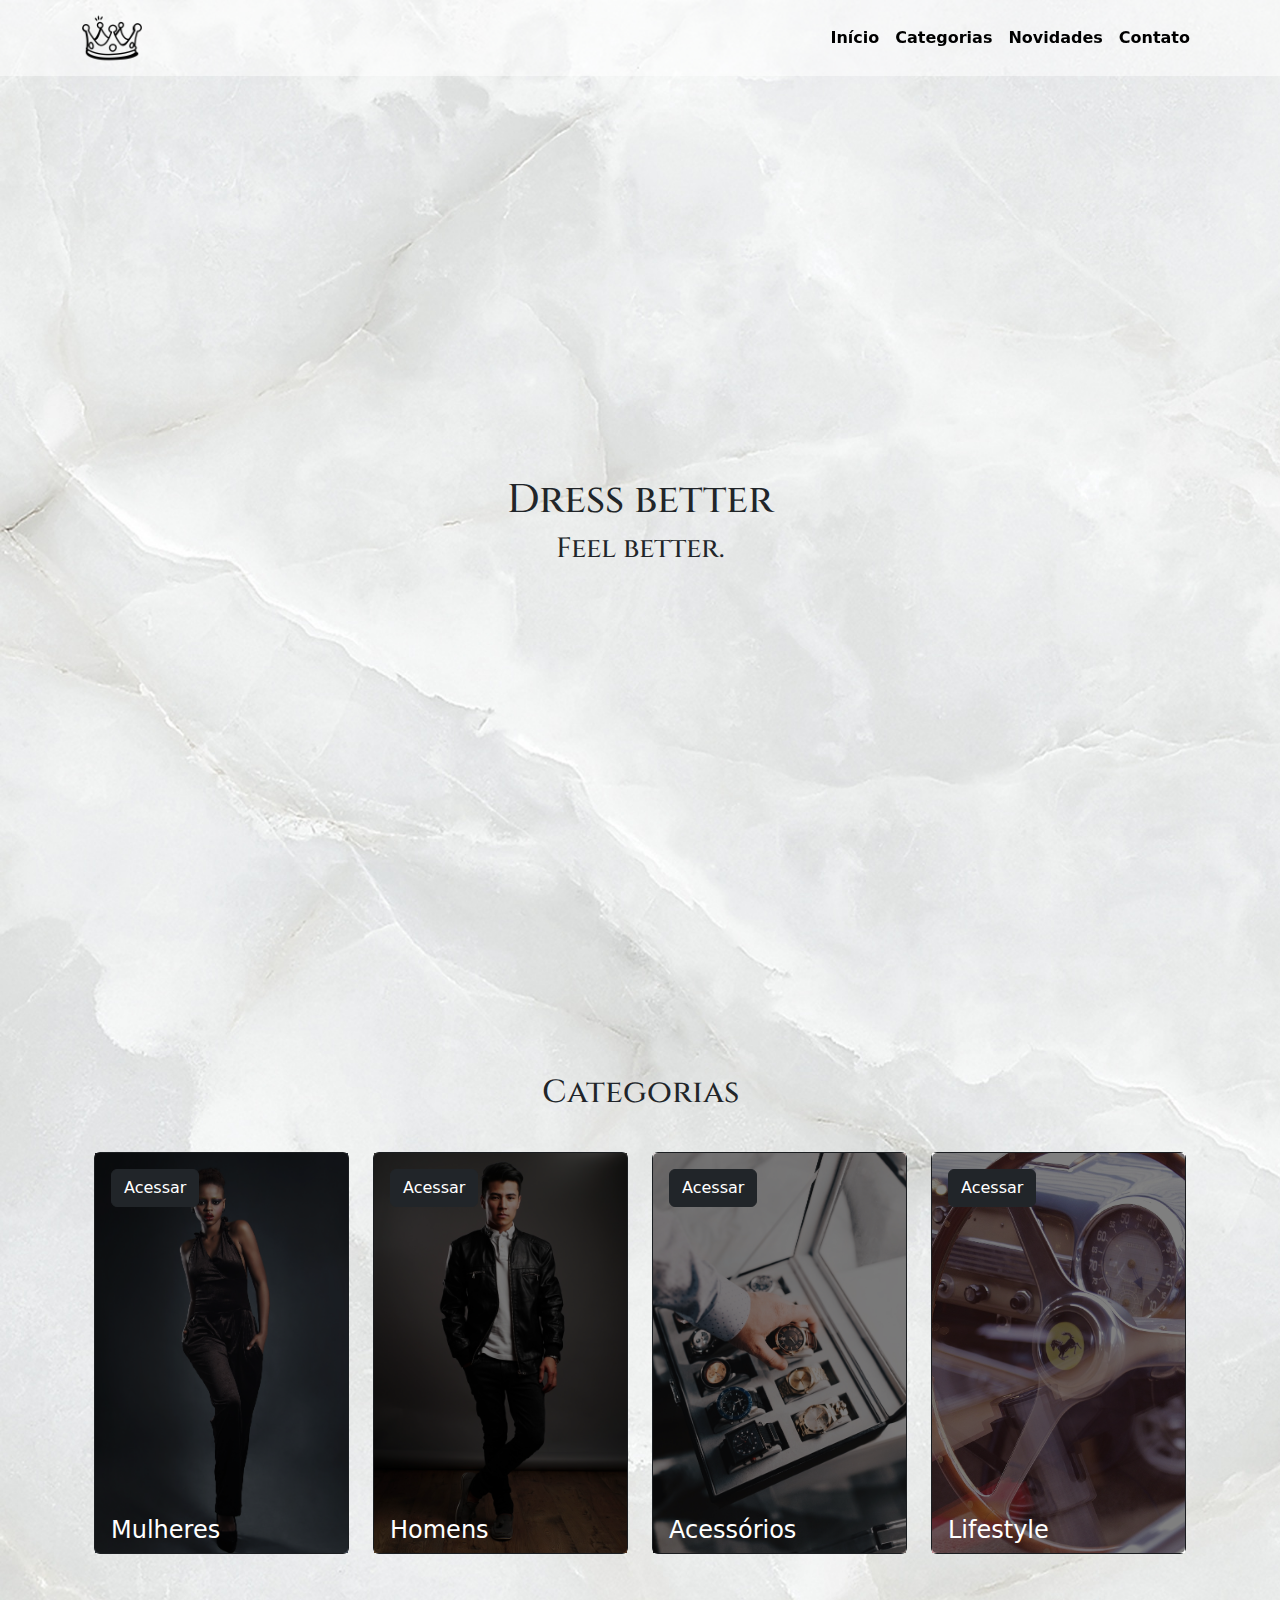
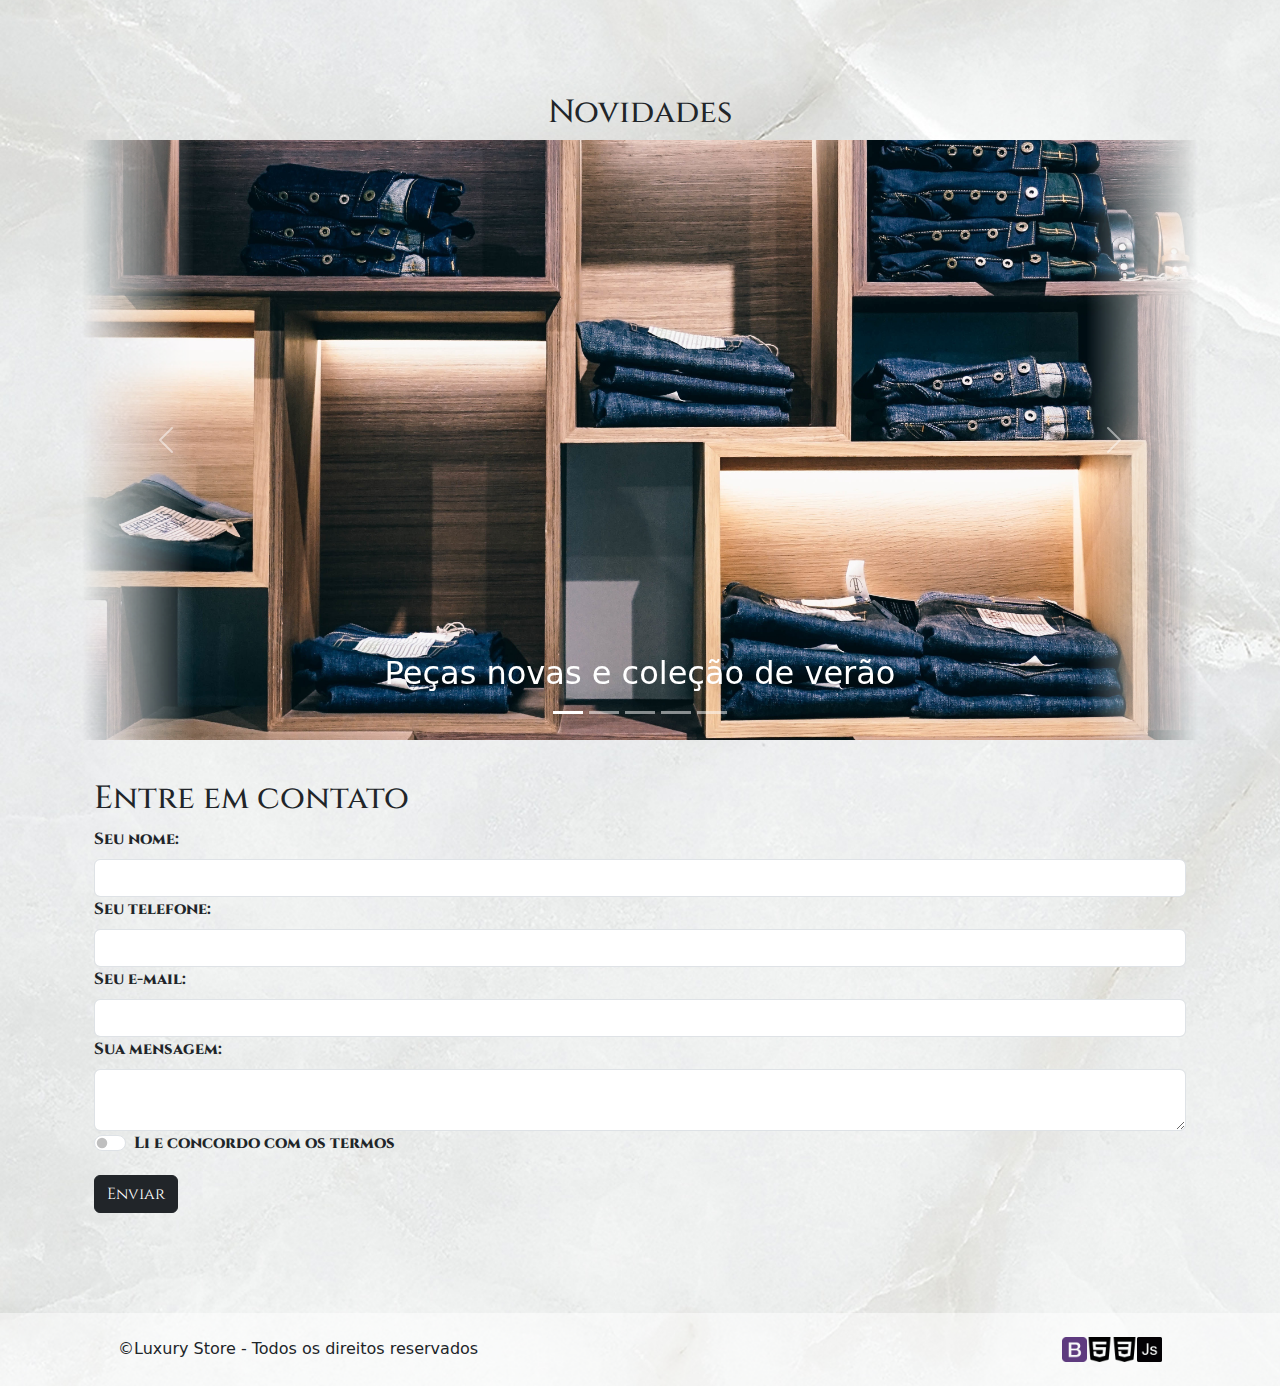
==== commit 86328d73: "Finalização com formulário e footer" ====
--- a/Projeto BS/index.html
+++ b/Projeto BS/index.html
@@ -39,8 +39,8 @@
                             </a>
                         </li>
                         <li class="nav-item">
-                            <a href="#brand" class="nav-link">
-                                Brand
+                            <a href="#contato" class="nav-link">
+                                Contato
                             </a>
                         </li>
                     </ul>
@@ -161,9 +161,48 @@
         </div>
     </div>
 
+    <div class="container" id="contato">
+        <div class="row">
+            <div class="col">
+                <h2>Entre em contato</h2>
+                <form>
+                    <label class="form-label" for="nome">Seu nome:</label>
+                    <input class="form-control" type="text" id="nome">
+
+                    <label class="form-label" for="telefone">Seu telefone:</label>
+                    <input class="form-control" type="tel" id="telefone">
+                    
+                    <label for="email" class="form-label">Seu e-mail:</label>
+                    <input type="email" class="form-control" id="email">
+
+                    <label for="mensagem" class="form-label">Sua mensagem:</label>
+                    <textarea class="form-control" id="mensagem"></textarea>
+
+                    <div class="form-check form-switch">
+                        <input type="checkbox" class="form-check-input" id="aceito-termos">
+                        <label for="aceito-termos" class="form-check-label">Li e concordo com os termos</label>
+                    </div>
+                    <button class="btn btn-dark">Enviar</button>
+                </form>
+            </div>
+        </div>
+    </div>
+
     <footer>
         <div class="container">
-            <h3>&copy;Luxury Store - Todos os direitos reservados</h3>
+            <div class="row mb-0 p-4">
+                <div class="col-6" id="rodape">
+                    <p class="mb-0">&copy;Luxury Store - Todos os direitos reservados</p>
+                </div>
+                <div class="col-6 d-flex justify-content-end" id="rodape">
+                    <img src="image/Icons/bootstrap.png" alt="Bootstrap">
+                    <img src="image/Icons/html5.png" alt="HTML5">
+                    <img src="image/Icons/css-3.png" alt="CSS">
+                    <img src="image/Icons/JS.png" alt="JavaScript">
+                </div>
+            </div>
+            
+
         </div>
     </footer>
 
--- a/Projeto BS/main.css
+++ b/Projeto BS/main.css
@@ -58,6 +58,17 @@
     font-style: normal;
 }
 
+#contato {
+    font-family: "Cinzel", serif;
+    font-optical-sizing: auto;
+    font-weight: 800;
+    font-style: normal;
+}
+
+.form-check {
+    margin-bottom: 20px;
+}
+
 #Ofertas {
     margin-bottom: 20px;
 }
@@ -92,11 +103,19 @@
 
 .carousel-item img {
     height: 600px;
-    object-fit: cover
+    object-fit: cover;
+    mask-image: linear-gradient(to right, rgba(0, 0, 0, 0), rgba(0, 0, 0, 1) 10%, rgba(0, 0, 0, 1) 90%, rgba(0, 0, 0, 0));
 }
 
 footer {
     margin-top: 100px;
     background-color: rgba(255, 255, 255, 0.50);
-    font-size: 10px;
 }
+
+footer img {
+    height: 25px;
+}   
+
+#rodape {
+    align-items: center;
+}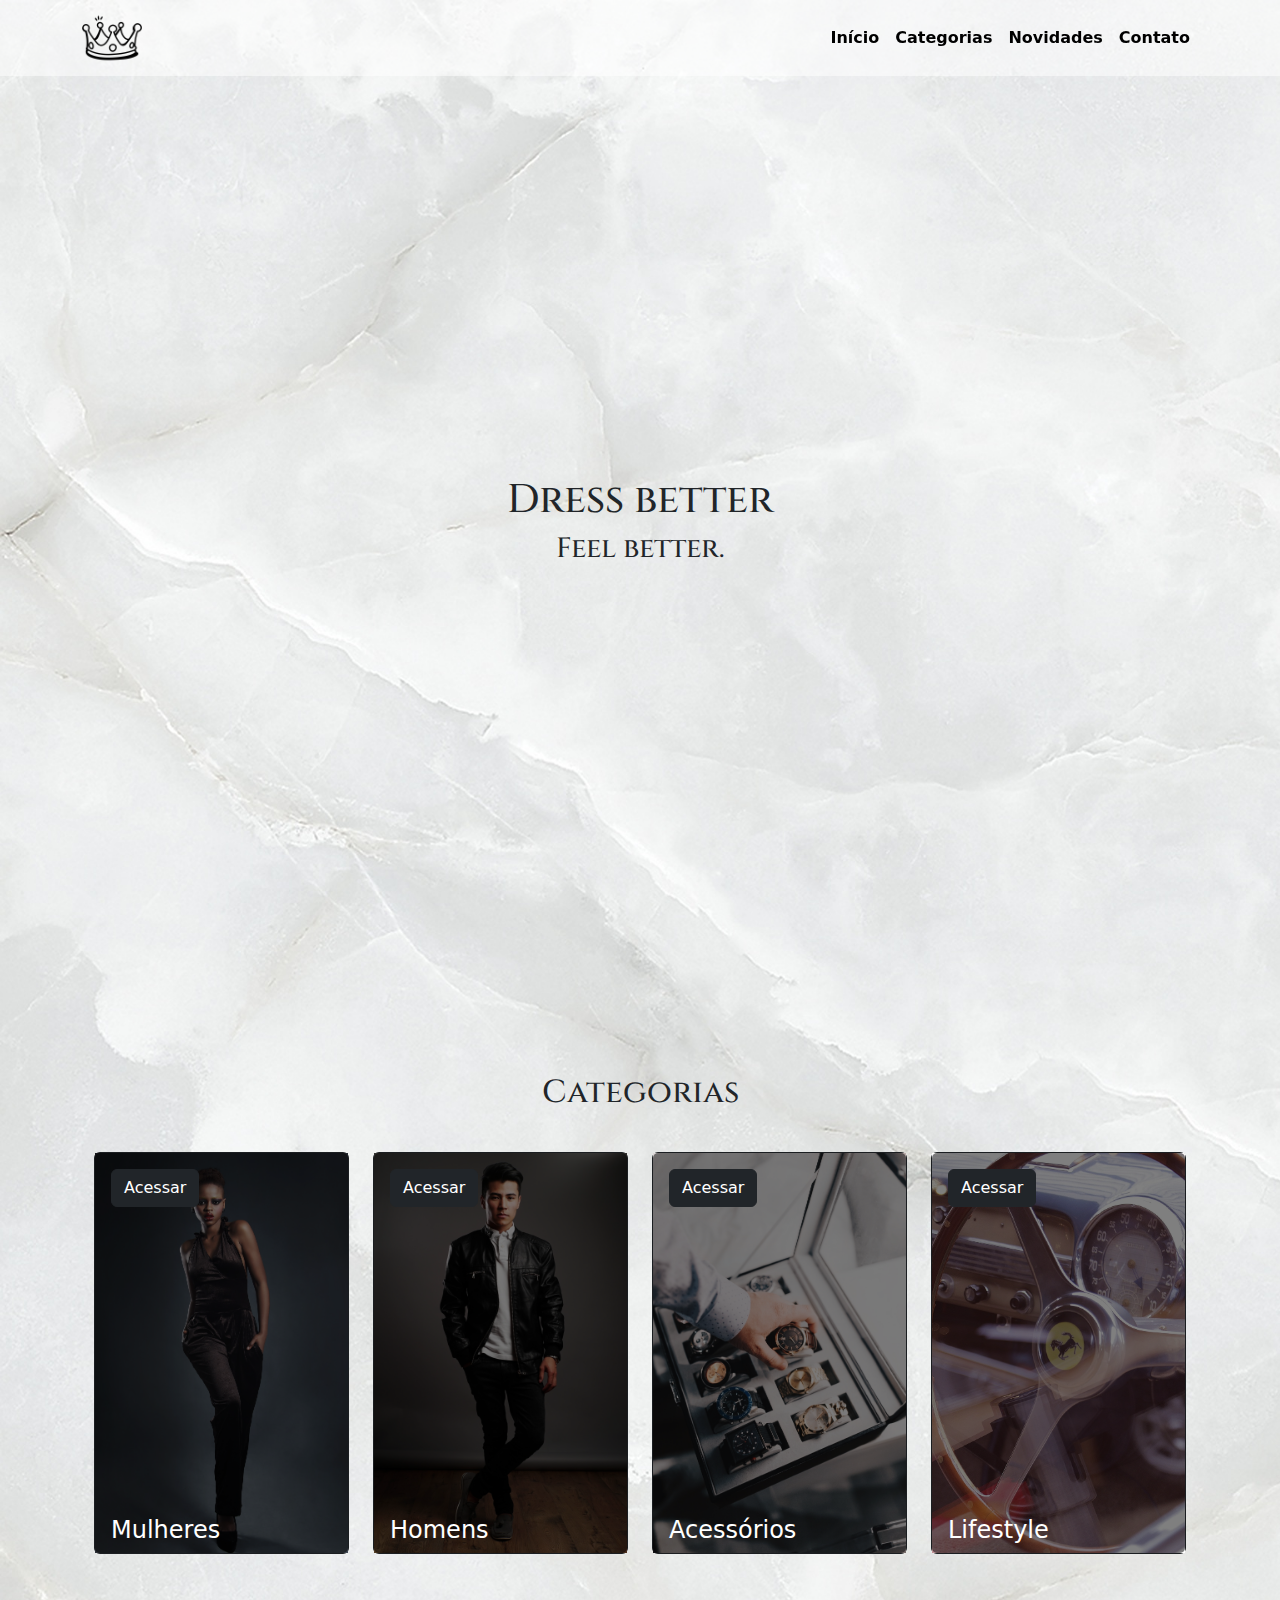
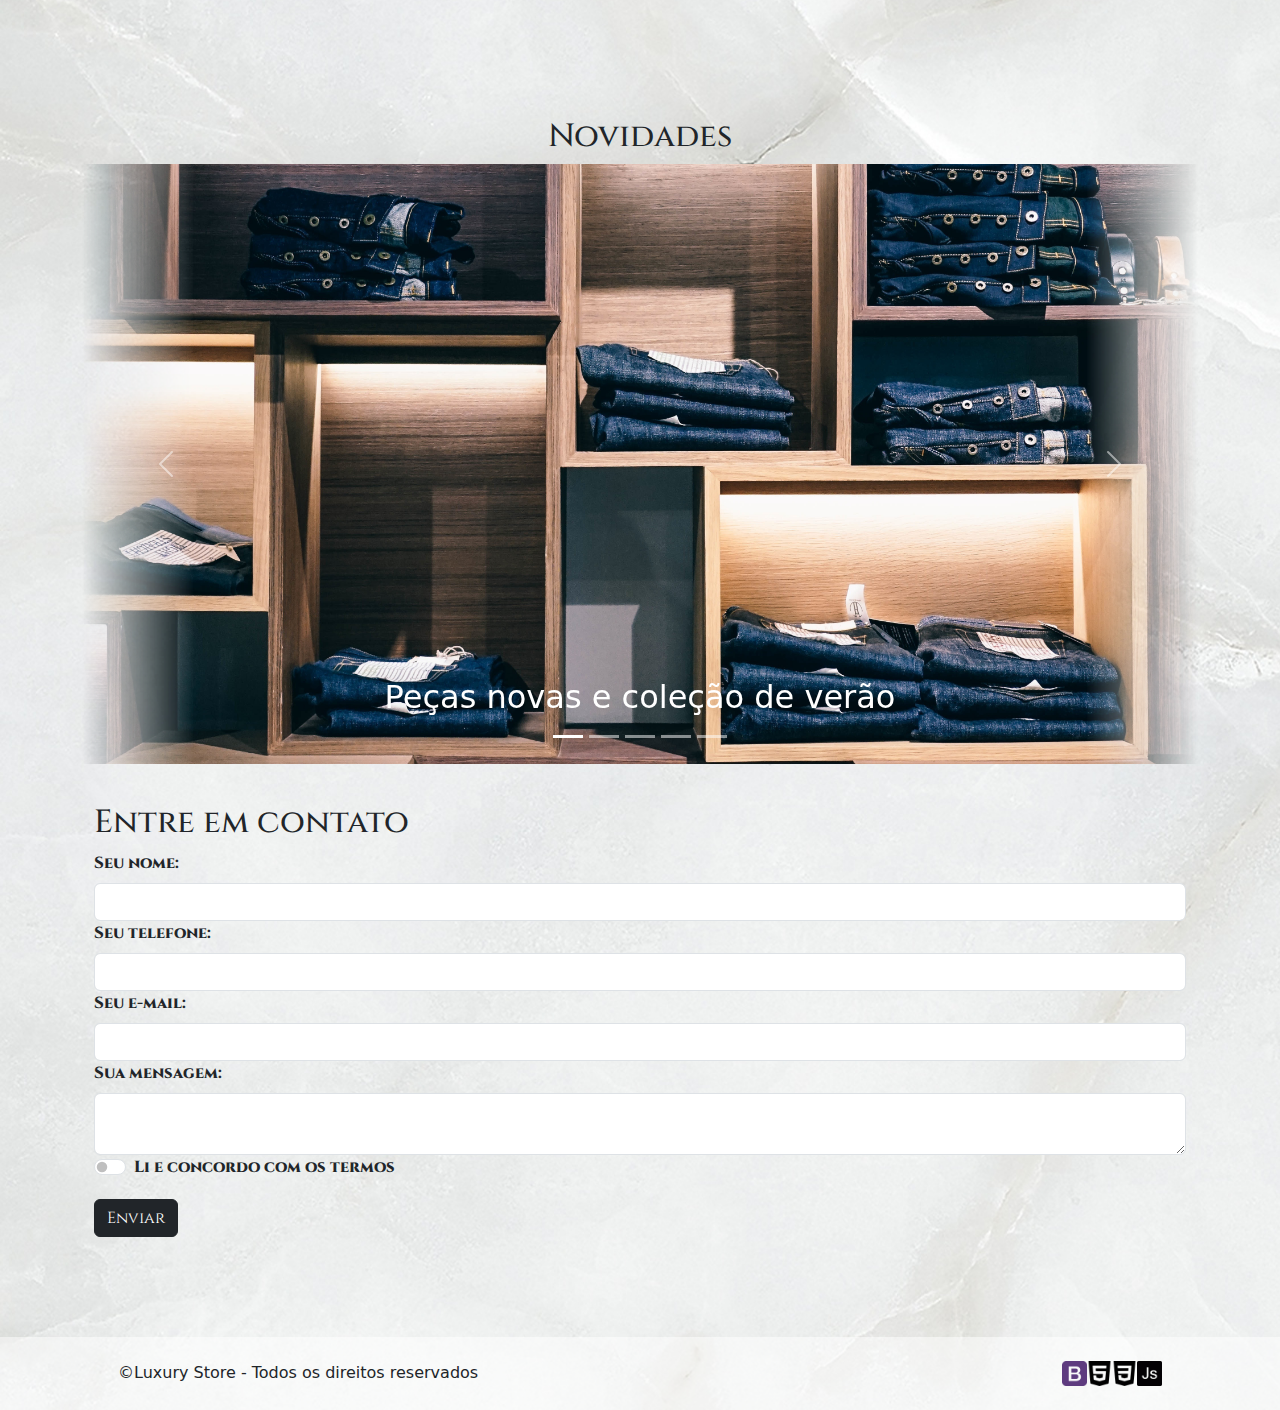
==== commit b5e0a14e: "adicionando responsividade para pequenas telas" ====
--- a/Projeto BS/index.html
+++ b/Projeto BS/index.html
@@ -58,9 +58,10 @@
         <div id="categorias">
             <h2>Categorias</h1>
         </div>
-        <div class="row">
-            <div class="col-3">
-                <div class="card text-bg-dark">
+
+        <div class="row" id="cards-categorias">
+            <div class="col-lg-3 col-md-6 col-sm-12">
+                <div class="card text-bg-dark mb-4">
                     <img src="image/woman-luxury.jpg" id="card-img"/>
                     <div class="card-img-overlay">
                         <h4 class="card-title">Mulheres</h4>
@@ -68,8 +69,8 @@
                     </div>
                 </div>
             </div>
-            <div class="col-3">
-                <div class="card text-bg-dark">
+            <div class="col-lg-3 col-md-6 col-sm-12">
+                <div class="card text-bg-dark mb-4">
                     <img src="image/man-luxury.jpg" id="card-img">
                     <div class="card-img-overlay">
                         <h4 class="card-title">Homens</h4>
@@ -77,8 +78,8 @@
                     </div>
                 </div>
             </div>
-            <div class="col-3">
-                <div class="card text-bg-dark">
+            <div class="col-lg-3 col-md-6 col-sm-12">
+                <div class="card text-bg-dark mb-4">
                     <img src="image/acessories.jpg" id="card-img"/>
                     <div class="card-img-overlay">
                         <h4 class="card-title">Acessórios</h4>
@@ -86,8 +87,8 @@
                     </div>
                 </div>
             </div>
-            <div class="col-3">
-                <div class="card text-bg-dark">
+            <div class="col-lg-3 col-md-6 col-sm-12">
+                <div class="card text-bg-dark mb-4">
                     <img src="image/lifestyle.jpg" id="card-img"/>
                     <div class="card-img-overlay">
                         <h4 class="card-title">Lifestyle</h4>
